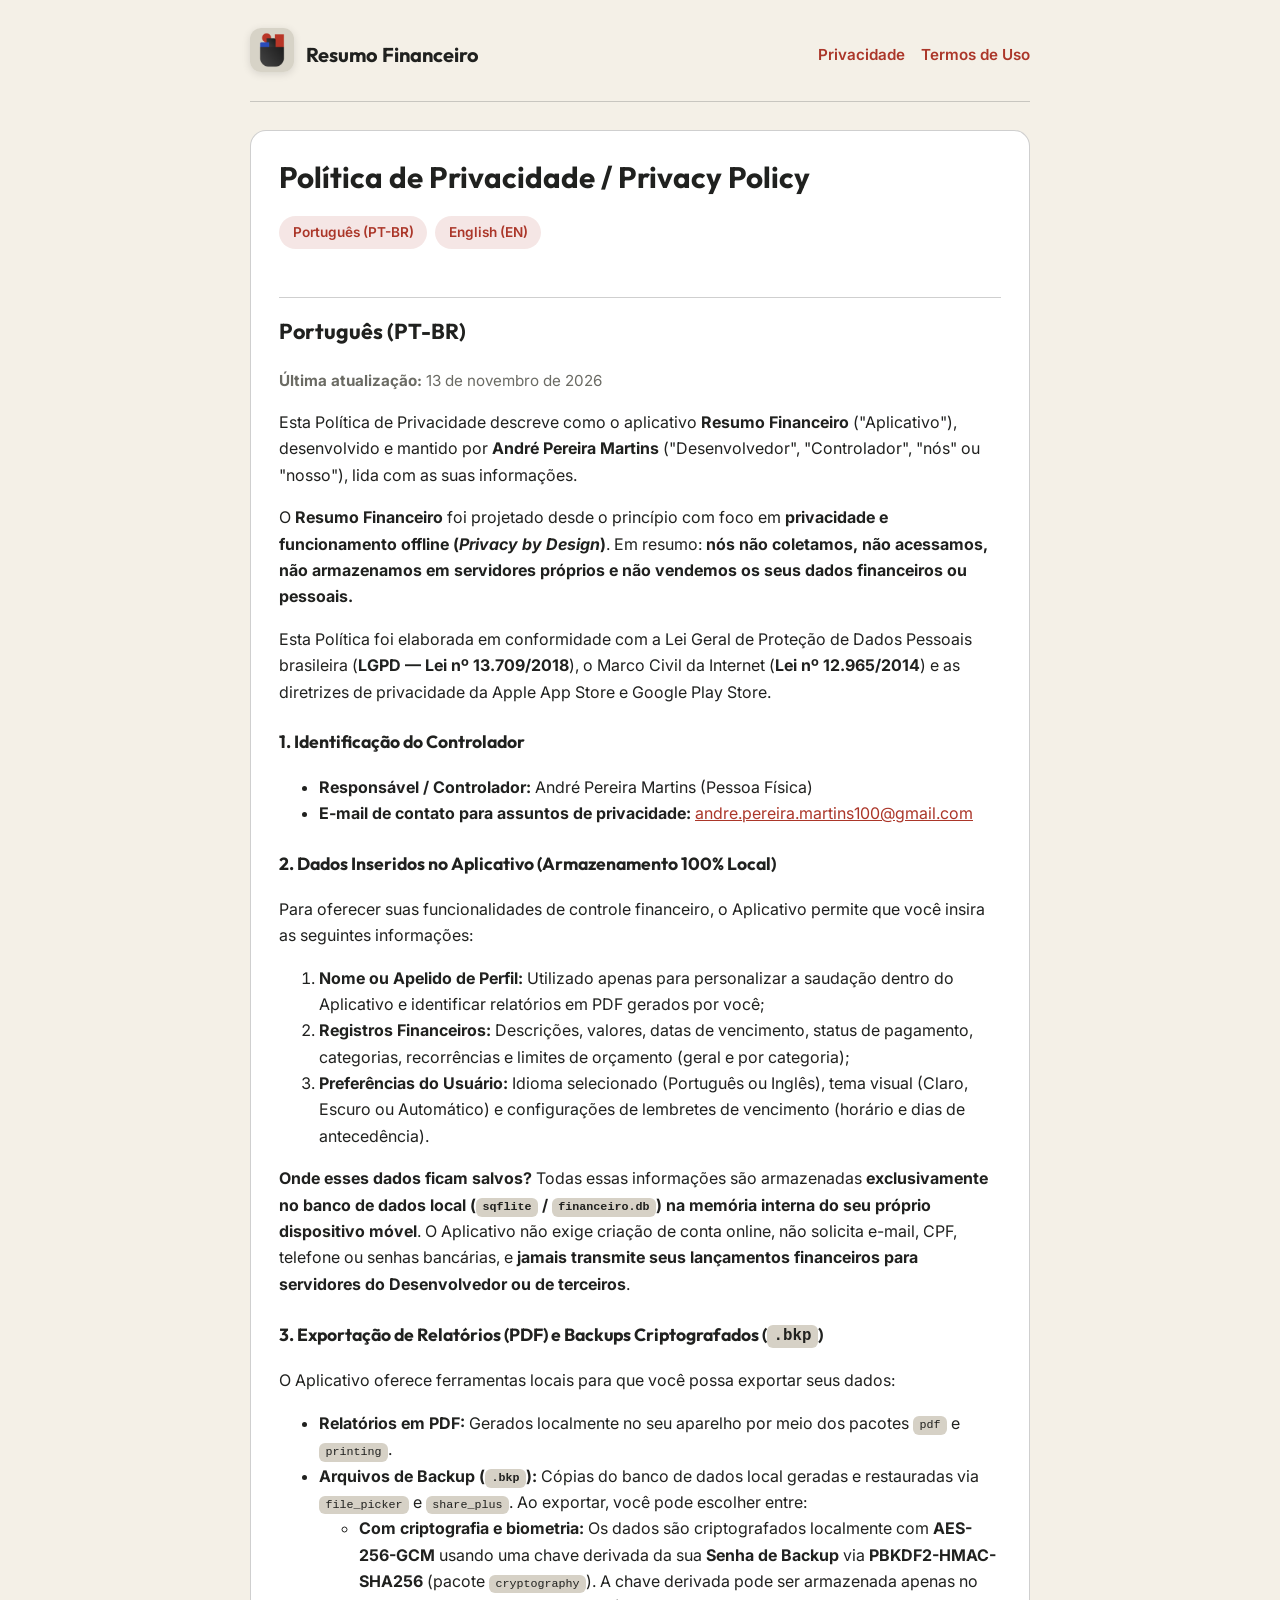
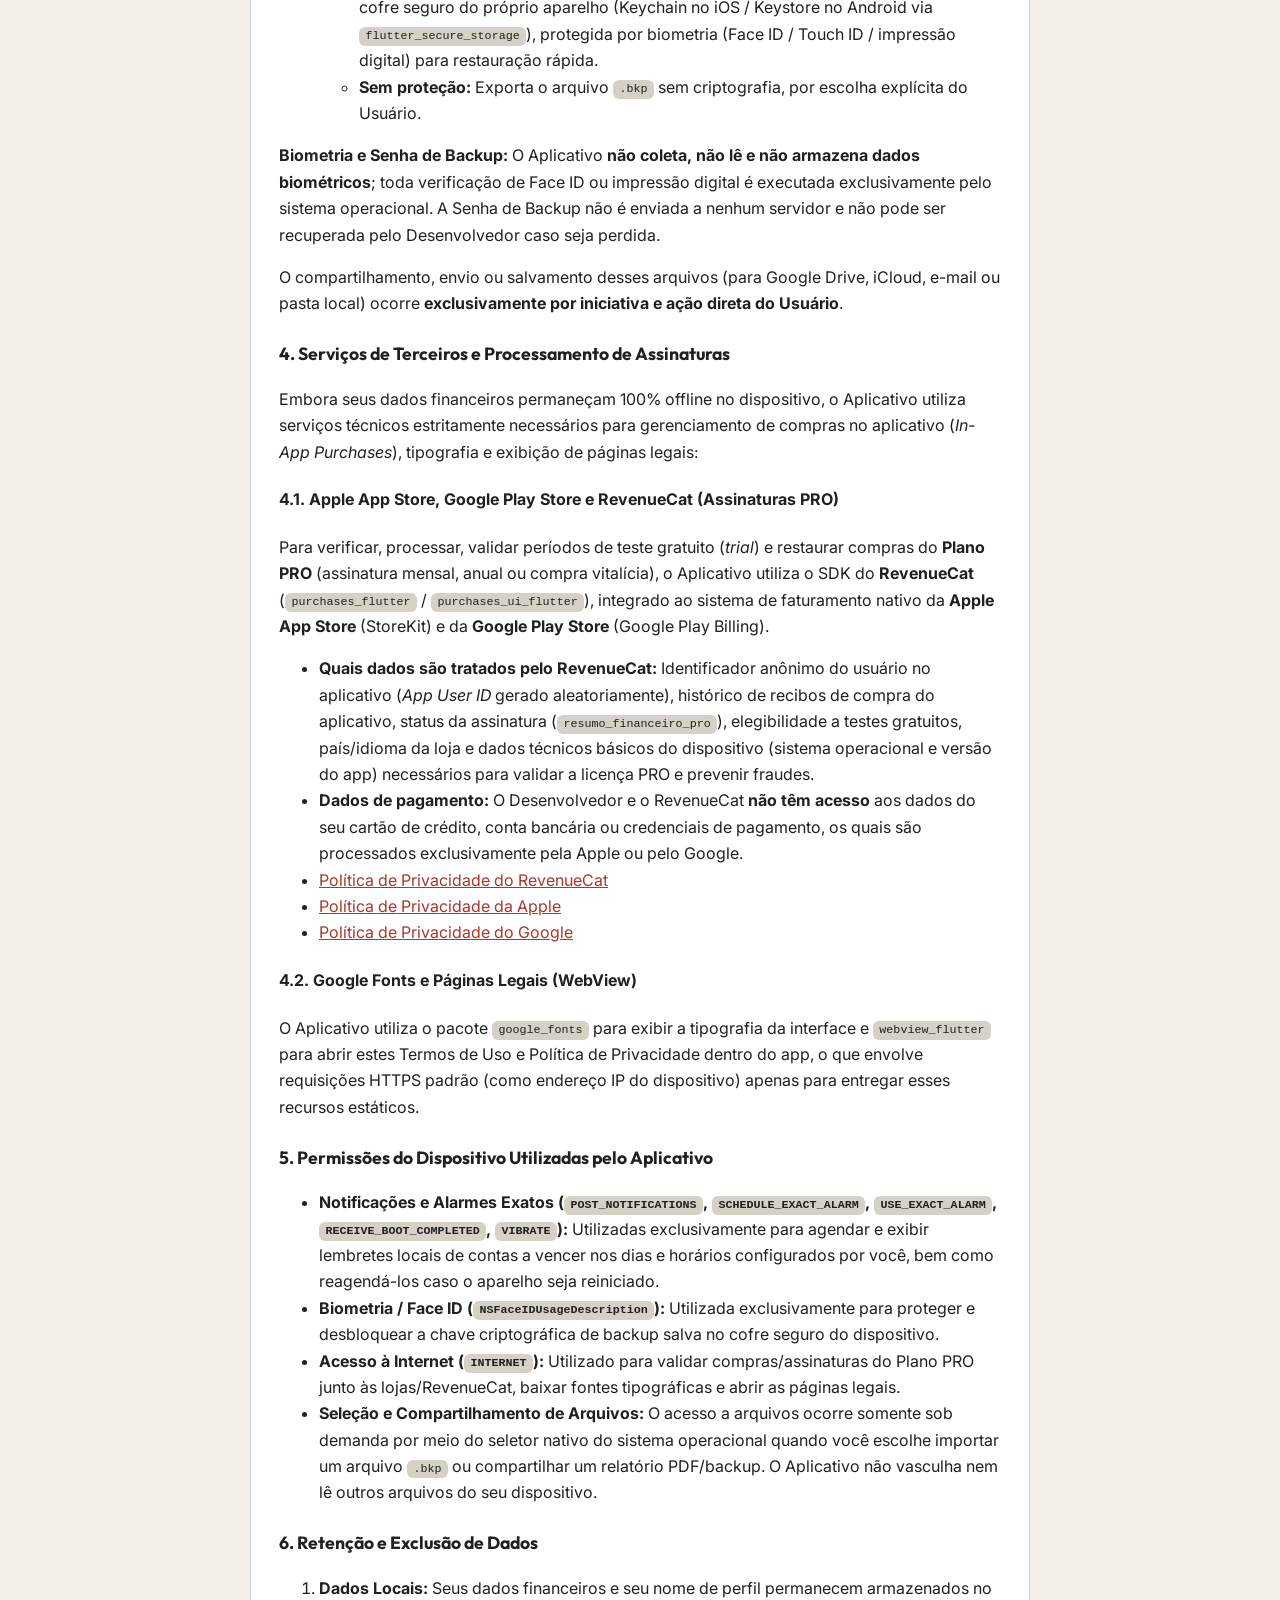
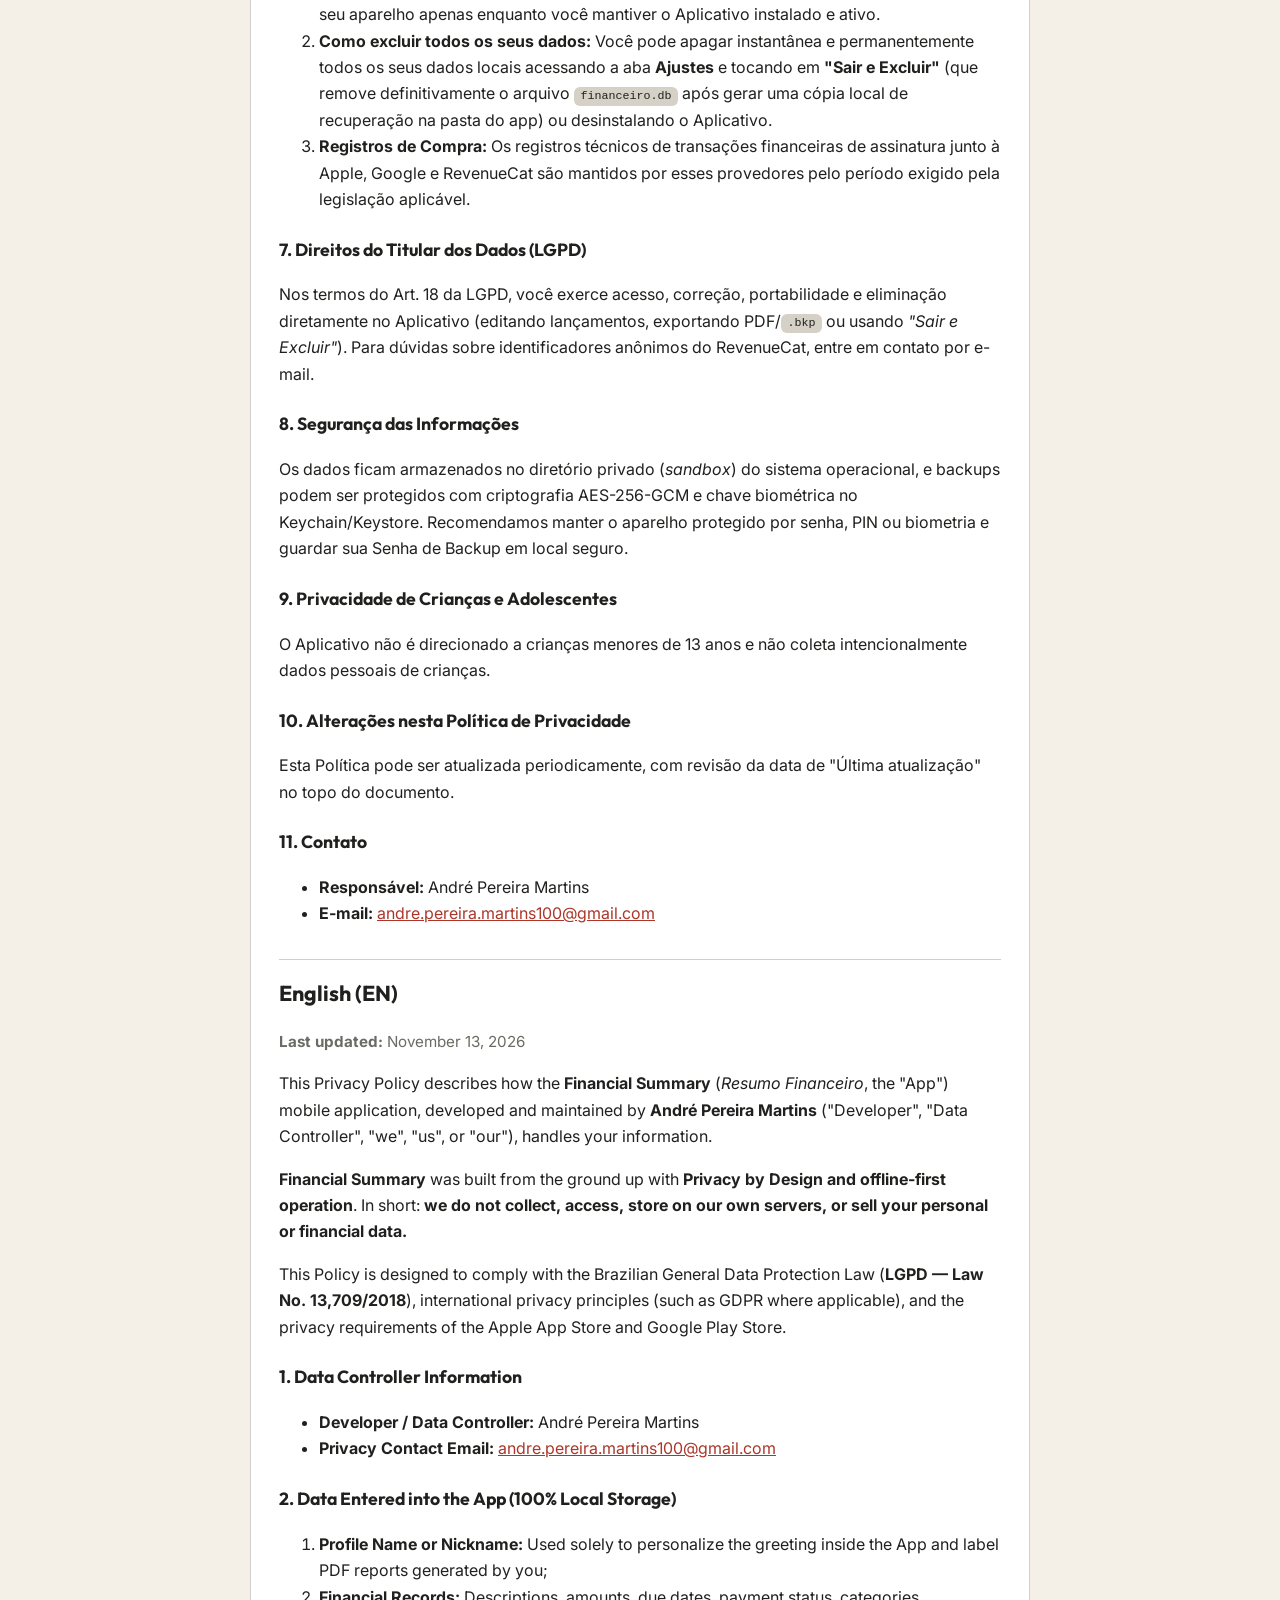
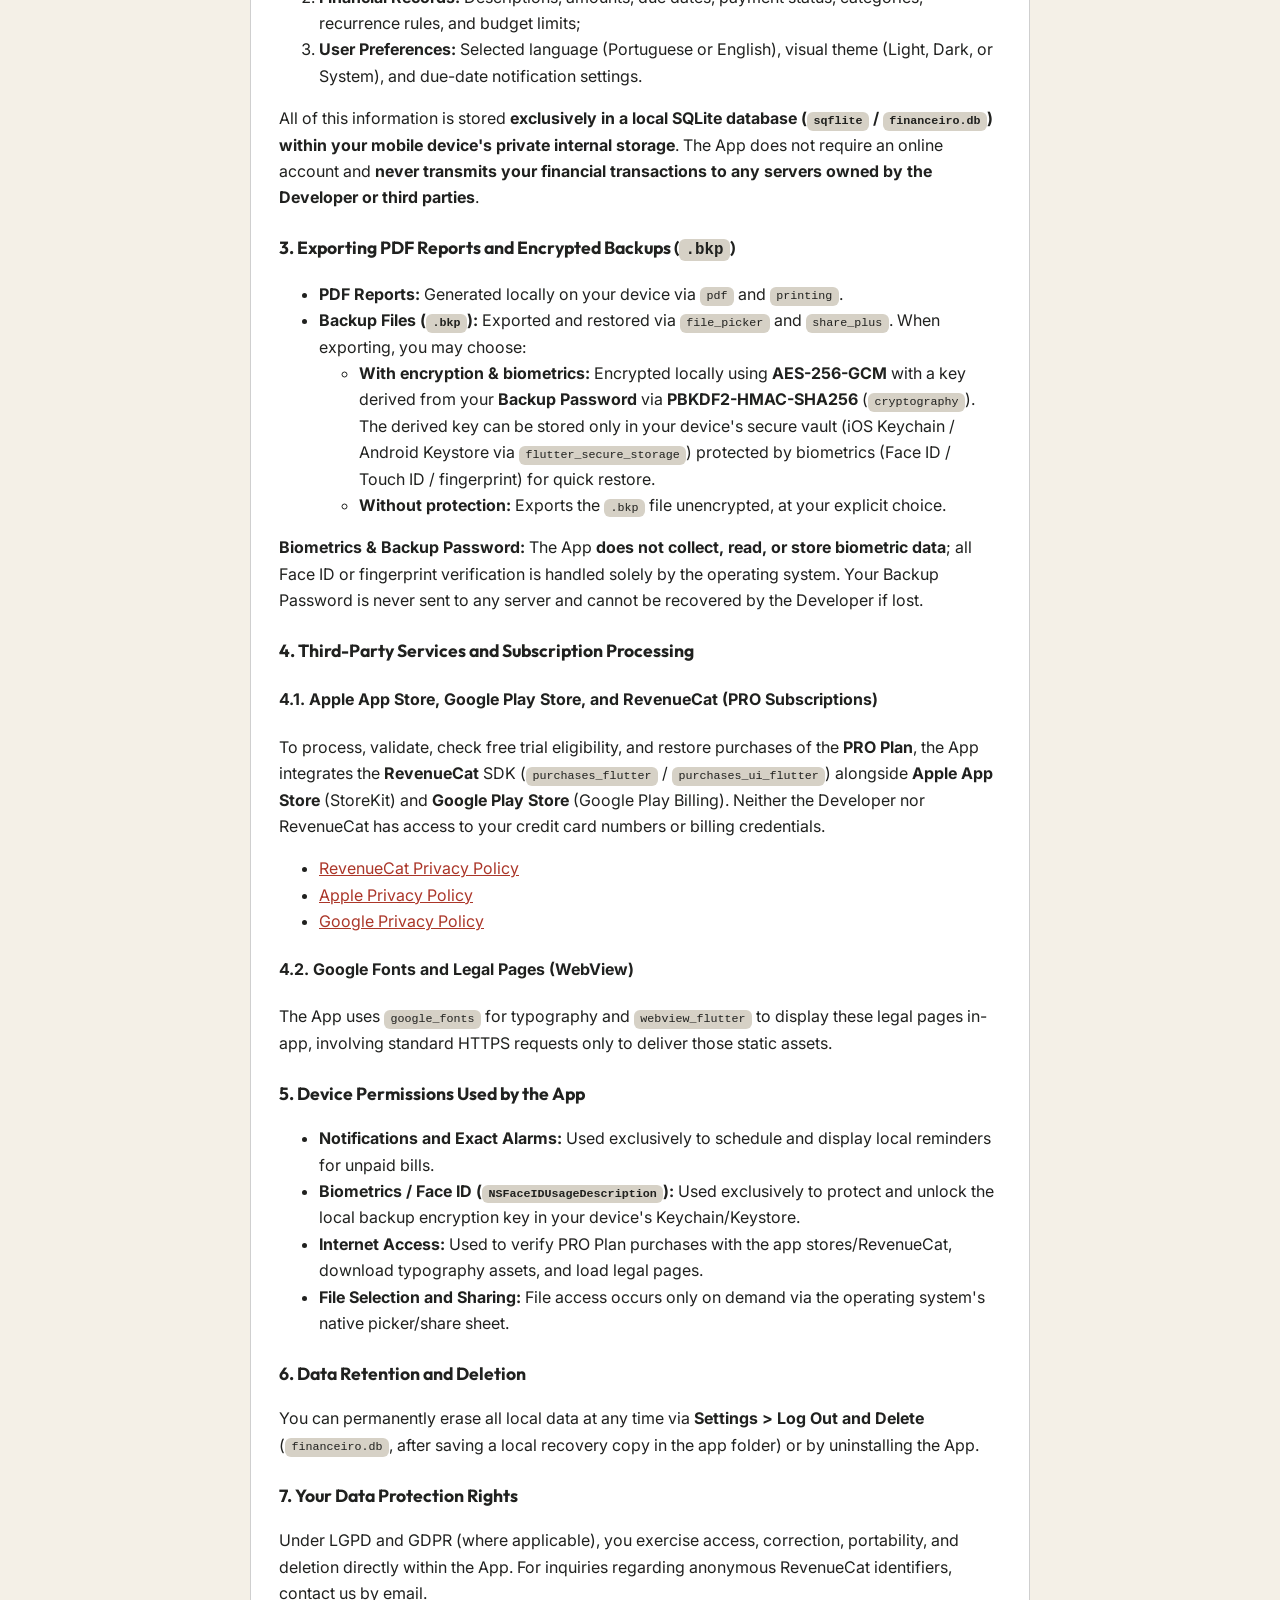
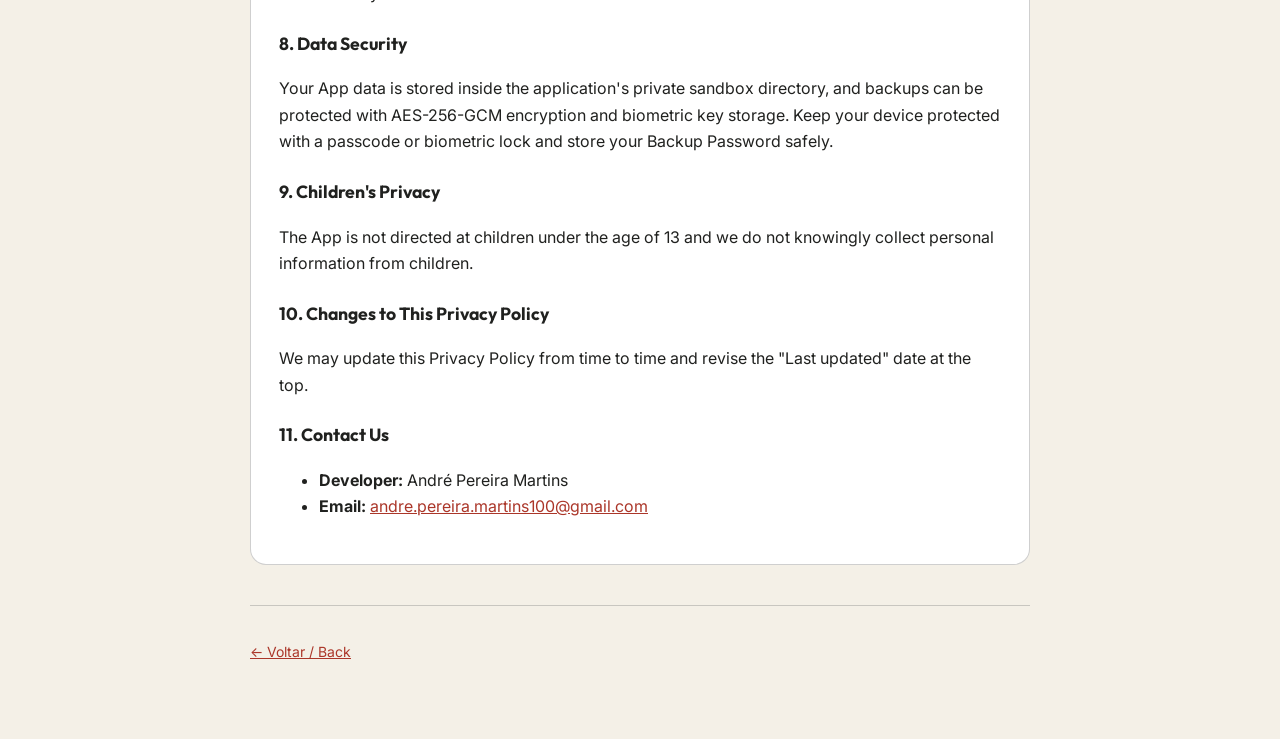
==== privacy.html @ 603696e2 "publish pages" ====
<!DOCTYPE html>
<html lang="pt-BR">
<head>
  <meta charset="UTF-8">
  <meta name="viewport" content="width=device-width, initial-scale=1.0">
  <title>Política de Privacidade — Resumo Financeiro / Privacy Policy</title>
  <link rel="stylesheet" href="styles.css">
</head>
<body>
  <div class="container">
    <header>
      <a class="brand" href="index.html">
        <picture>
          <source srcset="assets/app_icon_dark.png" media="(prefers-color-scheme: dark)">
          <img class="brand-logo" src="assets/app_icon.png" alt="Logo Resumo Financeiro">
        </picture>
        <span>Resumo Financeiro</span>
      </a>
      <nav>
        <a href="privacy.html">Privacidade</a>
        <a href="terms.html">Termos de Uso</a>
      </nav>
    </header>

    <main class="card">
      <h1>Política de Privacidade / Privacy Policy</h1>
      <div class="lang-switch">
        <a href="#pt-br">Português (PT-BR)</a>
        <a href="#en">English (EN)</a>
      </div>

      <section id="pt-br">
        <h2>Português (PT-BR)</h2>
        <p class="muted"><strong>Última atualização:</strong> 13 de novembro de 2026</p>
        <p>Esta Política de Privacidade descreve como o aplicativo <strong>Resumo Financeiro</strong> ("Aplicativo"), desenvolvido e mantido por <strong>André Pereira Martins</strong> ("Desenvolvedor", "Controlador", "nós" ou "nosso"), lida com as suas informações.</p>
        <p>O <strong>Resumo Financeiro</strong> foi projetado desde o princípio com foco em <strong>privacidade e funcionamento offline (<em>Privacy by Design</em>)</strong>. Em resumo: <strong>nós não coletamos, não acessamos, não armazenamos em servidores próprios e não vendemos os seus dados financeiros ou pessoais.</strong></p>
        <p>Esta Política foi elaborada em conformidade com a Lei Geral de Proteção de Dados Pessoais brasileira (<strong>LGPD — Lei nº 13.709/2018</strong>), o Marco Civil da Internet (<strong>Lei nº 12.965/2014</strong>) e as diretrizes de privacidade da Apple App Store e Google Play Store.</p>

        <h3>1. Identificação do Controlador</h3>
        <ul>
          <li><strong>Responsável / Controlador:</strong> André Pereira Martins (Pessoa Física)</li>
          <li><strong>E-mail de contato para assuntos de privacidade:</strong> <a href="mailto:andre.pereira.martins100@gmail.com">andre.pereira.martins100@gmail.com</a></li>
        </ul>

        <h3>2. Dados Inseridos no Aplicativo (Armazenamento 100% Local)</h3>
        <p>Para oferecer suas funcionalidades de controle financeiro, o Aplicativo permite que você insira as seguintes informações:</p>
        <ol>
          <li><strong>Nome ou Apelido de Perfil:</strong> Utilizado apenas para personalizar a saudação dentro do Aplicativo e identificar relatórios em PDF gerados por você;</li>
          <li><strong>Registros Financeiros:</strong> Descrições, valores, datas de vencimento, status de pagamento, categorias, recorrências e limites de orçamento (geral e por categoria);</li>
          <li><strong>Preferências do Usuário:</strong> Idioma selecionado (Português ou Inglês), tema visual (Claro, Escuro ou Automático) e configurações de lembretes de vencimento (horário e dias de antecedência).</li>
        </ol>
        <p><strong>Onde esses dados ficam salvos?</strong> Todas essas informações são armazenadas <strong>exclusivamente no banco de dados local (<code>sqflite</code> / <code>financeiro.db</code>) na memória interna do seu próprio dispositivo móvel</strong>. O Aplicativo não exige criação de conta online, não solicita e-mail, CPF, telefone ou senhas bancárias, e <strong>jamais transmite seus lançamentos financeiros para servidores do Desenvolvedor ou de terceiros</strong>.</p>

        <h3>3. Exportação de Relatórios (PDF) e Backups Criptografados (<code>.bkp</code>)</h3>
        <p>O Aplicativo oferece ferramentas locais para que você possa exportar seus dados:</p>
        <ul>
          <li><strong>Relatórios em PDF:</strong> Gerados localmente no seu aparelho por meio dos pacotes <code>pdf</code> e <code>printing</code>.</li>
          <li><strong>Arquivos de Backup (<code>.bkp</code>):</strong> Cópias do banco de dados local geradas e restauradas via <code>file_picker</code> e <code>share_plus</code>. Ao exportar, você pode escolher entre:
            <ul>
              <li><strong>Com criptografia e biometria:</strong> Os dados são criptografados localmente com <strong>AES-256-GCM</strong> usando uma chave derivada da sua <strong>Senha de Backup</strong> via <strong>PBKDF2-HMAC-SHA256</strong> (pacote <code>cryptography</code>). A chave derivada pode ser armazenada apenas no cofre seguro do próprio aparelho (Keychain no iOS / Keystore no Android via <code>flutter_secure_storage</code>), protegida por biometria (Face ID / Touch ID / impressão digital) para restauração rápida.</li>
              <li><strong>Sem proteção:</strong> Exporta o arquivo <code>.bkp</code> sem criptografia, por escolha explícita do Usuário.</li>
            </ul>
          </li>
        </ul>
        <p><strong>Biometria e Senha de Backup:</strong> O Aplicativo <strong>não coleta, não lê e não armazena dados biométricos</strong>; toda verificação de Face ID ou impressão digital é executada exclusivamente pelo sistema operacional. A Senha de Backup não é enviada a nenhum servidor e não pode ser recuperada pelo Desenvolvedor caso seja perdida.</p>
        <p>O compartilhamento, envio ou salvamento desses arquivos (para Google Drive, iCloud, e-mail ou pasta local) ocorre <strong>exclusivamente por iniciativa e ação direta do Usuário</strong>.</p>

        <h3>4. Serviços de Terceiros e Processamento de Assinaturas</h3>
        <p>Embora seus dados financeiros permaneçam 100% offline no dispositivo, o Aplicativo utiliza serviços técnicos estritamente necessários para gerenciamento de compras no aplicativo (<em>In-App Purchases</em>), tipografia e exibição de páginas legais:</p>
        <h4>4.1. Apple App Store, Google Play Store e RevenueCat (Assinaturas PRO)</h4>
        <p>Para verificar, processar, validar períodos de teste gratuito (<em>trial</em>) e restaurar compras do <strong>Plano PRO</strong> (assinatura mensal, anual ou compra vitalícia), o Aplicativo utiliza o SDK do <strong>RevenueCat</strong> (<code>purchases_flutter</code> / <code>purchases_ui_flutter</code>), integrado ao sistema de faturamento nativo da <strong>Apple App Store</strong> (StoreKit) e da <strong>Google Play Store</strong> (Google Play Billing).</p>
        <ul>
          <li><strong>Quais dados são tratados pelo RevenueCat:</strong> Identificador anônimo do usuário no aplicativo (<em>App User ID</em> gerado aleatoriamente), histórico de recibos de compra do aplicativo, status da assinatura (<code>resumo_financeiro_pro</code>), elegibilidade a testes gratuitos, país/idioma da loja e dados técnicos básicos do dispositivo (sistema operacional e versão do app) necessários para validar a licença PRO e prevenir fraudes.</li>
          <li><strong>Dados de pagamento:</strong> O Desenvolvedor e o RevenueCat <strong>não têm acesso</strong> aos dados do seu cartão de crédito, conta bancária ou credenciais de pagamento, os quais são processados exclusivamente pela Apple ou pelo Google.</li>
          <li><a href="https://www.revenuecat.com/privacy" target="_blank" rel="noopener">Política de Privacidade do RevenueCat</a></li>
          <li><a href="https://www.apple.com/br/legal/privacy/" target="_blank" rel="noopener">Política de Privacidade da Apple</a></li>
          <li><a href="https://policies.google.com/privacy" target="_blank" rel="noopener">Política de Privacidade do Google</a></li>
        </ul>
        <h4>4.2. Google Fonts e Páginas Legais (WebView)</h4>
        <p>O Aplicativo utiliza o pacote <code>google_fonts</code> para exibir a tipografia da interface e <code>webview_flutter</code> para abrir estes Termos de Uso e Política de Privacidade dentro do app, o que envolve requisições HTTPS padrão (como endereço IP do dispositivo) apenas para entregar esses recursos estáticos.</p>

        <h3>5. Permissões do Dispositivo Utilizadas pelo Aplicativo</h3>
        <ul>
          <li><strong>Notificações e Alarmes Exatos (<code>POST_NOTIFICATIONS</code>, <code>SCHEDULE_EXACT_ALARM</code>, <code>USE_EXACT_ALARM</code>, <code>RECEIVE_BOOT_COMPLETED</code>, <code>VIBRATE</code>):</strong> Utilizadas exclusivamente para agendar e exibir lembretes locais de contas a vencer nos dias e horários configurados por você, bem como reagendá-los caso o aparelho seja reiniciado.</li>
          <li><strong>Biometria / Face ID (<code>NSFaceIDUsageDescription</code>):</strong> Utilizada exclusivamente para proteger e desbloquear a chave criptográfica de backup salva no cofre seguro do dispositivo.</li>
          <li><strong>Acesso à Internet (<code>INTERNET</code>):</strong> Utilizado para validar compras/assinaturas do Plano PRO junto às lojas/RevenueCat, baixar fontes tipográficas e abrir as páginas legais.</li>
          <li><strong>Seleção e Compartilhamento de Arquivos:</strong> O acesso a arquivos ocorre somente sob demanda por meio do seletor nativo do sistema operacional quando você escolhe importar um arquivo <code>.bkp</code> ou compartilhar um relatório PDF/backup. O Aplicativo não vasculha nem lê outros arquivos do seu dispositivo.</li>
        </ul>

        <h3>6. Retenção e Exclusão de Dados</h3>
        <ol>
          <li><strong>Dados Locais:</strong> Seus dados financeiros e seu nome de perfil permanecem armazenados no seu aparelho apenas enquanto você mantiver o Aplicativo instalado e ativo.</li>
          <li><strong>Como excluir todos os seus dados:</strong> Você pode apagar instantânea e permanentemente todos os seus dados locais acessando a aba <strong>Ajustes</strong> e tocando em <strong>"Sair e Excluir"</strong> (que remove definitivamente o arquivo <code>financeiro.db</code> após gerar uma cópia local de recuperação na pasta do app) ou desinstalando o Aplicativo.</li>
          <li><strong>Registros de Compra:</strong> Os registros técnicos de transações financeiras de assinatura junto à Apple, Google e RevenueCat são mantidos por esses provedores pelo período exigido pela legislação aplicável.</li>
        </ol>

        <h3>7. Direitos do Titular dos Dados (LGPD)</h3>
        <p>Nos termos do Art. 18 da LGPD, você exerce acesso, correção, portabilidade e eliminação diretamente no Aplicativo (editando lançamentos, exportando PDF/<code>.bkp</code> ou usando <em>"Sair e Excluir"</em>). Para dúvidas sobre identificadores anônimos do RevenueCat, entre em contato por e-mail.</p>

        <h3>8. Segurança das Informações</h3>
        <p>Os dados ficam armazenados no diretório privado (<em>sandbox</em>) do sistema operacional, e backups podem ser protegidos com criptografia AES-256-GCM e chave biométrica no Keychain/Keystore. Recomendamos manter o aparelho protegido por senha, PIN ou biometria e guardar sua Senha de Backup em local seguro.</p>

        <h3>9. Privacidade de Crianças e Adolescentes</h3>
        <p>O Aplicativo não é direcionado a crianças menores de 13 anos e não coleta intencionalmente dados pessoais de crianças.</p>

        <h3>10. Alterações nesta Política de Privacidade</h3>
        <p>Esta Política pode ser atualizada periodicamente, com revisão da data de "Última atualização" no topo do documento.</p>

        <h3>11. Contato</h3>
        <ul>
          <li><strong>Responsável:</strong> André Pereira Martins</li>
          <li><strong>E-mail:</strong> <a href="mailto:andre.pereira.martins100@gmail.com">andre.pereira.martins100@gmail.com</a></li>
        </ul>
      </section>

      <section id="en">
        <h2>English (EN)</h2>
        <p class="muted"><strong>Last updated:</strong> November 13, 2026</p>
        <p>This Privacy Policy describes how the <strong>Financial Summary</strong> (<em>Resumo Financeiro</em>, the "App") mobile application, developed and maintained by <strong>André Pereira Martins</strong> ("Developer", "Data Controller", "we", "us", or "our"), handles your information.</p>
        <p><strong>Financial Summary</strong> was built from the ground up with <strong>Privacy by Design and offline-first operation</strong>. In short: <strong>we do not collect, access, store on our own servers, or sell your personal or financial data.</strong></p>
        <p>This Policy is designed to comply with the Brazilian General Data Protection Law (<strong>LGPD — Law No. 13,709/2018</strong>), international privacy principles (such as GDPR where applicable), and the privacy requirements of the Apple App Store and Google Play Store.</p>

        <h3>1. Data Controller Information</h3>
        <ul>
          <li><strong>Developer / Data Controller:</strong> André Pereira Martins</li>
          <li><strong>Privacy Contact Email:</strong> <a href="mailto:andre.pereira.martins100@gmail.com">andre.pereira.martins100@gmail.com</a></li>
        </ul>

        <h3>2. Data Entered into the App (100% Local Storage)</h3>
        <ol>
          <li><strong>Profile Name or Nickname:</strong> Used solely to personalize the greeting inside the App and label PDF reports generated by you;</li>
          <li><strong>Financial Records:</strong> Descriptions, amounts, due dates, payment status, categories, recurrence rules, and budget limits;</li>
          <li><strong>User Preferences:</strong> Selected language (Portuguese or English), visual theme (Light, Dark, or System), and due-date notification settings.</li>
        </ol>
        <p>All of this information is stored <strong>exclusively in a local SQLite database (<code>sqflite</code> / <code>financeiro.db</code>) within your mobile device's private internal storage</strong>. The App does not require an online account and <strong>never transmits your financial transactions to any servers owned by the Developer or third parties</strong>.</p>

        <h3>3. Exporting PDF Reports and Encrypted Backups (<code>.bkp</code>)</h3>
        <ul>
          <li><strong>PDF Reports:</strong> Generated locally on your device via <code>pdf</code> and <code>printing</code>.</li>
          <li><strong>Backup Files (<code>.bkp</code>):</strong> Exported and restored via <code>file_picker</code> and <code>share_plus</code>. When exporting, you may choose:
            <ul>
              <li><strong>With encryption &amp; biometrics:</strong> Encrypted locally using <strong>AES-256-GCM</strong> with a key derived from your <strong>Backup Password</strong> via <strong>PBKDF2-HMAC-SHA256</strong> (<code>cryptography</code>). The derived key can be stored only in your device's secure vault (iOS Keychain / Android Keystore via <code>flutter_secure_storage</code>) protected by biometrics (Face ID / Touch ID / fingerprint) for quick restore.</li>
              <li><strong>Without protection:</strong> Exports the <code>.bkp</code> file unencrypted, at your explicit choice.</li>
            </ul>
          </li>
        </ul>
        <p><strong>Biometrics &amp; Backup Password:</strong> The App <strong>does not collect, read, or store biometric data</strong>; all Face ID or fingerprint verification is handled solely by the operating system. Your Backup Password is never sent to any server and cannot be recovered by the Developer if lost.</p>

        <h3>4. Third-Party Services and Subscription Processing</h3>
        <h4>4.1. Apple App Store, Google Play Store, and RevenueCat (PRO Subscriptions)</h4>
        <p>To process, validate, check free trial eligibility, and restore purchases of the <strong>PRO Plan</strong>, the App integrates the <strong>RevenueCat</strong> SDK (<code>purchases_flutter</code> / <code>purchases_ui_flutter</code>) alongside <strong>Apple App Store</strong> (StoreKit) and <strong>Google Play Store</strong> (Google Play Billing). Neither the Developer nor RevenueCat has access to your credit card numbers or billing credentials.</p>
        <ul>
          <li><a href="https://www.revenuecat.com/privacy" target="_blank" rel="noopener">RevenueCat Privacy Policy</a></li>
          <li><a href="https://www.apple.com/legal/privacy/" target="_blank" rel="noopener">Apple Privacy Policy</a></li>
          <li><a href="https://policies.google.com/privacy" target="_blank" rel="noopener">Google Privacy Policy</a></li>
        </ul>
        <h4>4.2. Google Fonts and Legal Pages (WebView)</h4>
        <p>The App uses <code>google_fonts</code> for typography and <code>webview_flutter</code> to display these legal pages in-app, involving standard HTTPS requests only to deliver those static assets.</p>

        <h3>5. Device Permissions Used by the App</h3>
        <ul>
          <li><strong>Notifications and Exact Alarms:</strong> Used exclusively to schedule and display local reminders for unpaid bills.</li>
          <li><strong>Biometrics / Face ID (<code>NSFaceIDUsageDescription</code>):</strong> Used exclusively to protect and unlock the local backup encryption key in your device's Keychain/Keystore.</li>
          <li><strong>Internet Access:</strong> Used to verify PRO Plan purchases with the app stores/RevenueCat, download typography assets, and load legal pages.</li>
          <li><strong>File Selection and Sharing:</strong> File access occurs only on demand via the operating system's native picker/share sheet.</li>
        </ul>

        <h3>6. Data Retention and Deletion</h3>
        <p>You can permanently erase all local data at any time via <strong>Settings &gt; Log Out and Delete</strong> (<code>financeiro.db</code>, after saving a local recovery copy in the app folder) or by uninstalling the App.</p>

        <h3>7. Your Data Protection Rights</h3>
        <p>Under LGPD and GDPR (where applicable), you exercise access, correction, portability, and deletion directly within the App. For inquiries regarding anonymous RevenueCat identifiers, contact us by email.</p>

        <h3>8. Data Security</h3>
        <p>Your App data is stored inside the application's private sandbox directory, and backups can be protected with AES-256-GCM encryption and biometric key storage. Keep your device protected with a passcode or biometric lock and store your Backup Password safely.</p>

        <h3>9. Children's Privacy</h3>
        <p>The App is not directed at children under the age of 13 and we do not knowingly collect personal information from children.</p>

        <h3>10. Changes to This Privacy Policy</h3>
        <p>We may update this Privacy Policy from time to time and revise the "Last updated" date at the top.</p>

        <h3>11. Contact Us</h3>
        <ul>
          <li><strong>Developer:</strong> André Pereira Martins</li>
          <li><strong>Email:</strong> <a href="mailto:andre.pereira.martins100@gmail.com">andre.pereira.martins100@gmail.com</a></li>
        </ul>
      </section>
    </main>

    <footer>
      <p><a href="index.html">← Voltar / Back</a></p>
    </footer>
  </div>
</body>
</html>
---- styles.css ----
@import url('https://fonts.googleapis.com/css2?family=Inter:wght@400;500;600;700&family=Outfit:wght@600;700;800&display=swap');

:root {
  --bg: #F4F0E7;
  --surface: #D6D1C6;
  --surface-high: #FFFFFF;
  --text: #20211F;
  --muted: #6B6B64;
  --border: rgba(118, 117, 117, 0.35);
  --accent: #AB3629;
  --accent-soft: rgba(171, 54, 41, 0.12);
  --secondary: #294CBA;
}

@media (prefers-color-scheme: dark) {
  :root {
    --bg: #141416;
    --surface: #202124;
    --surface-high: #2C2D31;
    --text: #FFFFFF;
    --muted: #A0A2A8;
    --border: #3C3E44;
    --accent: #9A3C32;
    --accent-soft: rgba(154, 60, 50, 0.22);
    --secondary: #5C85FF;
  }
}

* {
  box-sizing: border-box;
}

body {
  margin: 0;
  font-family: 'Inter', -apple-system, BlinkMacSystemFont, "Segoe UI", Roboto, sans-serif;
  background: var(--bg);
  color: var(--text);
  line-height: 1.65;
}

.container {
  max-width: 820px;
  margin: 0 auto;
  padding: 1.75rem 1.25rem 4rem;
}

header {
  display: flex;
  flex-wrap: wrap;
  align-items: center;
  justify-content: space-between;
  gap: 1rem;
  padding-bottom: 1.25rem;
  margin-bottom: 1.75rem;
  border-bottom: 1px solid var(--border);
}

.brand {
  display: inline-flex;
  align-items: center;
  gap: 0.75rem;
  font-family: 'Outfit', sans-serif;
  font-size: 1.25rem;
  font-weight: 700;
  color: var(--text);
  text-decoration: none;
}

.brand-logo {
  width: 44px;
  height: 44px;
  border-radius: 11px;
  object-fit: cover;
  box-shadow: 0 2px 8px rgba(0, 0, 0, 0.12);
}

.hero-logo {
  width: 72px;
  height: 72px;
  border-radius: 18px;
  object-fit: cover;
  margin-bottom: 1rem;
  box-shadow: 0 4px 14px rgba(0, 0, 0, 0.14);
}

nav {
  display: flex;
  gap: 1rem;
  flex-wrap: wrap;
}

nav a {
  color: var(--accent);
  text-decoration: none;
  font-weight: 600;
  font-size: 0.95rem;
}

nav a:hover {
  text-decoration: underline;
}

.card {
  background: var(--surface-high);
  border: 1px solid var(--border);
  border-radius: 16px;
  padding: 1.75rem;
  margin-bottom: 1.5rem;
}

h1, h2, h3 {
  font-family: 'Outfit', sans-serif;
}

h1 {
  font-size: 1.85rem;
  line-height: 1.25;
  margin-top: 0;
}

h2 {
  font-size: 1.35rem;
  margin-top: 2rem;
  padding-top: 1rem;
  border-top: 1px solid var(--border);
}

h3 {
  font-size: 1.1rem;
  margin-top: 1.4rem;
}

p, li {
  color: var(--text);
}

.muted {
  color: var(--muted);
  font-size: 0.95rem;
}

.lang-switch {
  display: inline-flex;
  gap: 0.5rem;
  margin-bottom: 1rem;
}

.lang-switch a {
  display: inline-block;
  padding: 0.35rem 0.85rem;
  border-radius: 999px;
  background: var(--accent-soft);
  color: var(--accent);
  text-decoration: none;
  font-weight: 600;
  font-size: 0.85rem;
}

.btn-group {
  display: flex;
  flex-wrap: wrap;
  gap: 0.75rem;
  margin-top: 1.25rem;
}

.btn {
  display: inline-block;
  padding: 0.7rem 1.15rem;
  border-radius: 12px;
  background: var(--accent);
  color: #ffffff;
  text-decoration: none;
  font-weight: 600;
}

.btn-secondary {
  background: transparent;
  color: var(--accent);
  border: 1.5px solid var(--accent);
}

code {
  background: var(--surface);
  padding: 0.15rem 0.4rem;
  border-radius: 6px;
  font-size: 0.9em;
}

a {
  color: var(--accent);
}

footer {
  margin-top: 2.5rem;
  padding-top: 1.25rem;
  border-top: 1px solid var(--border);
  color: var(--muted);
  font-size: 0.875rem;
}
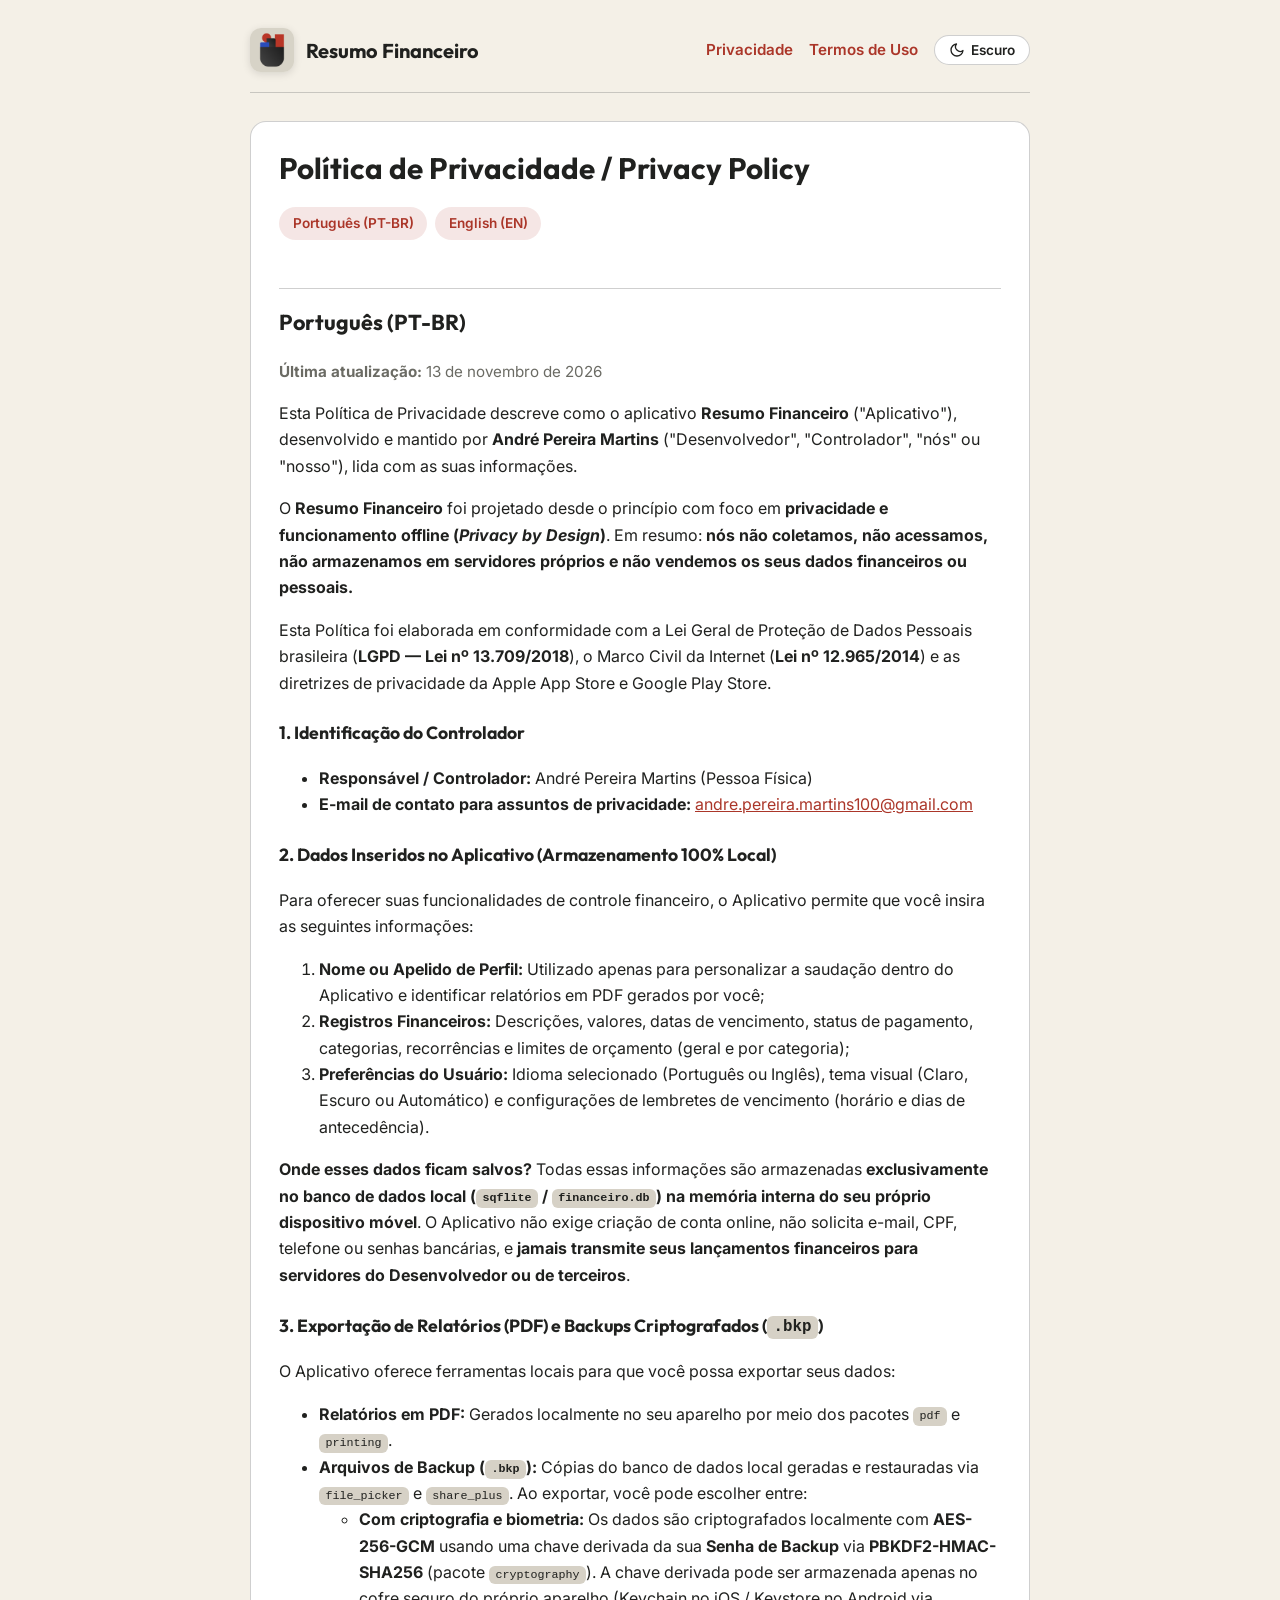
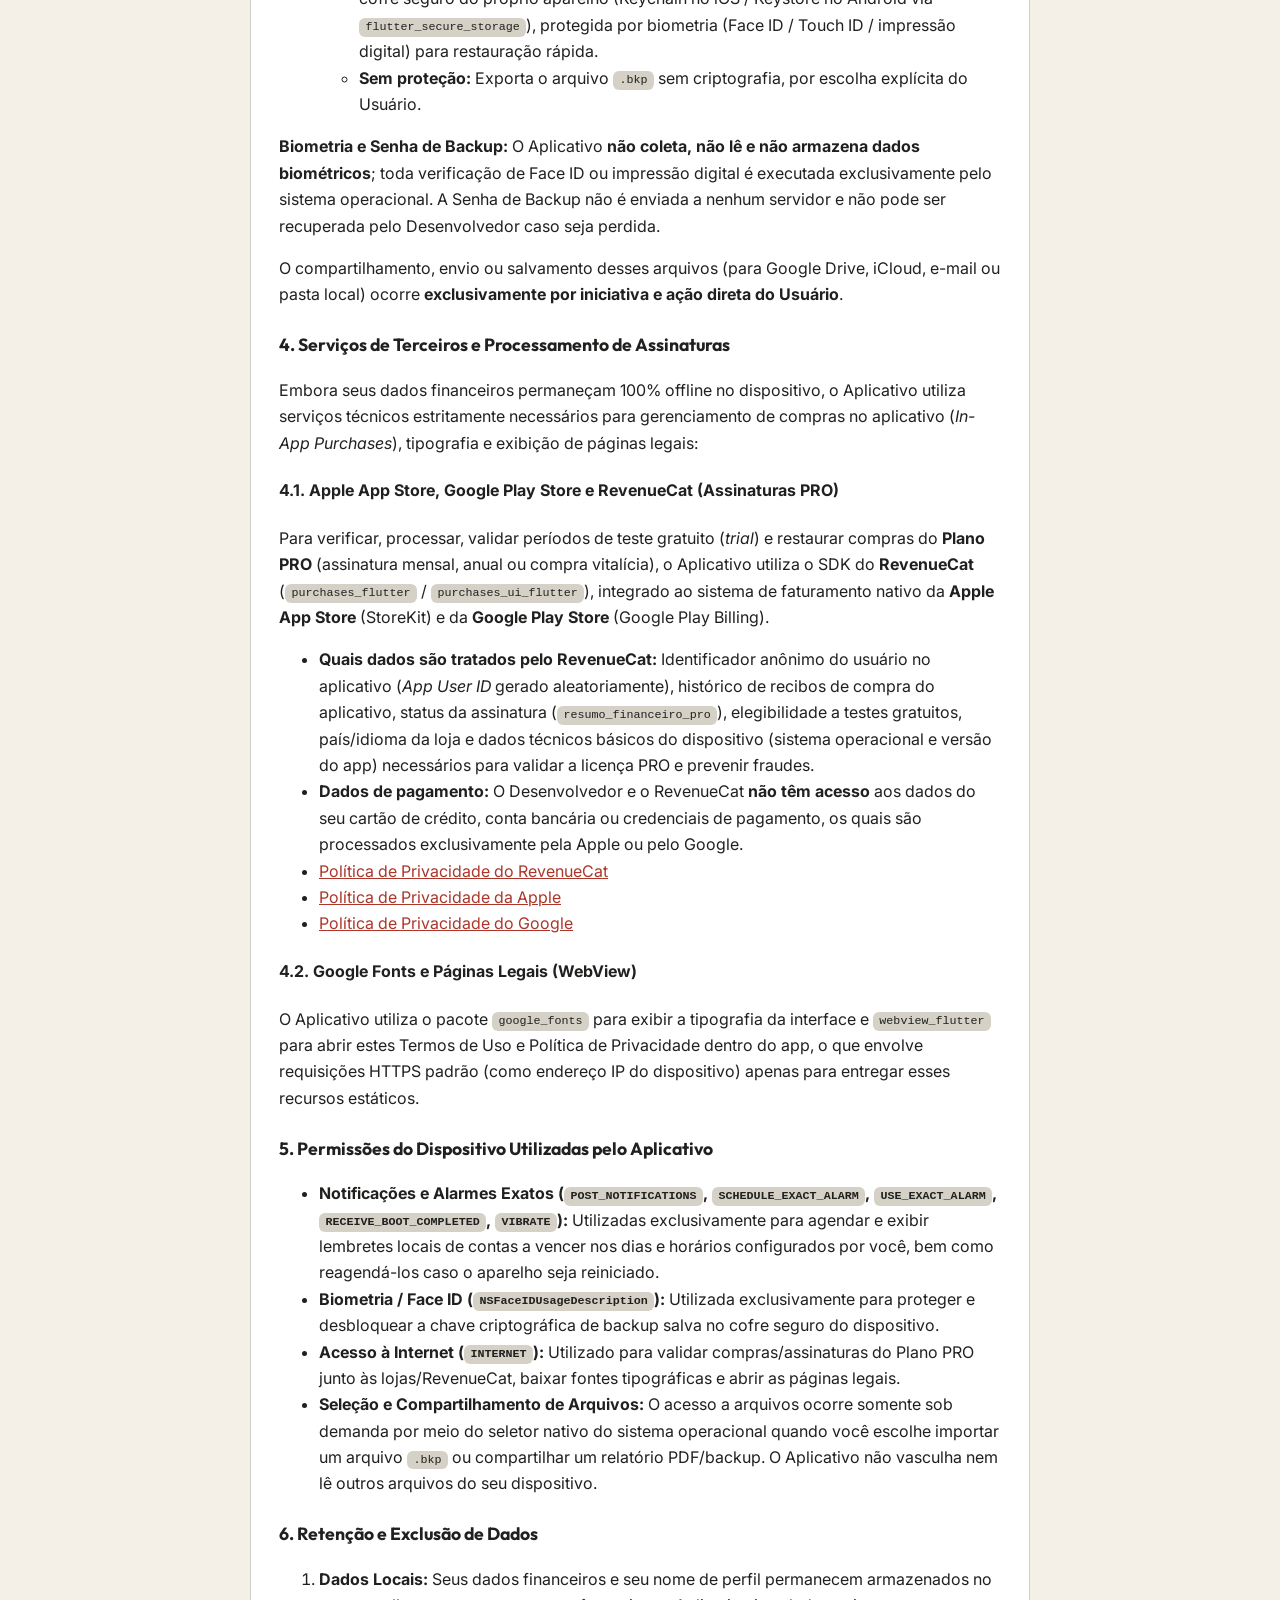
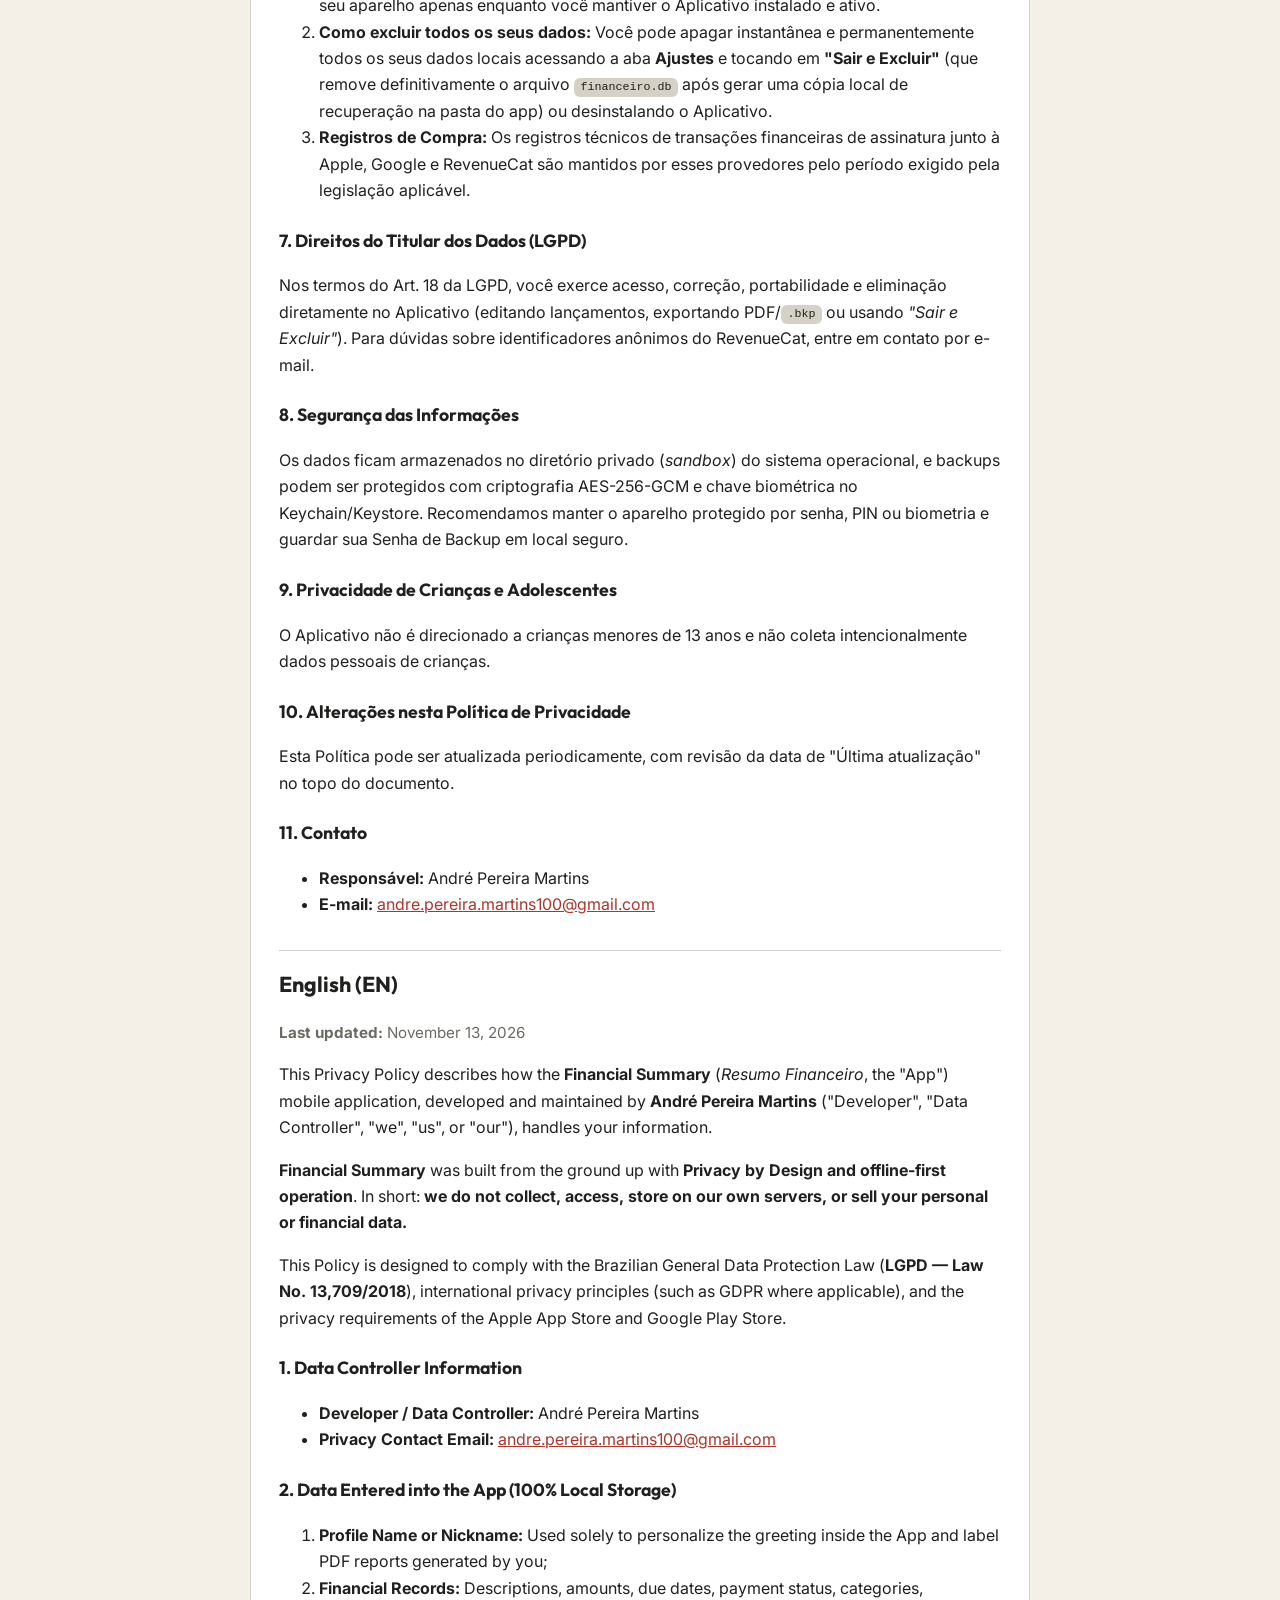
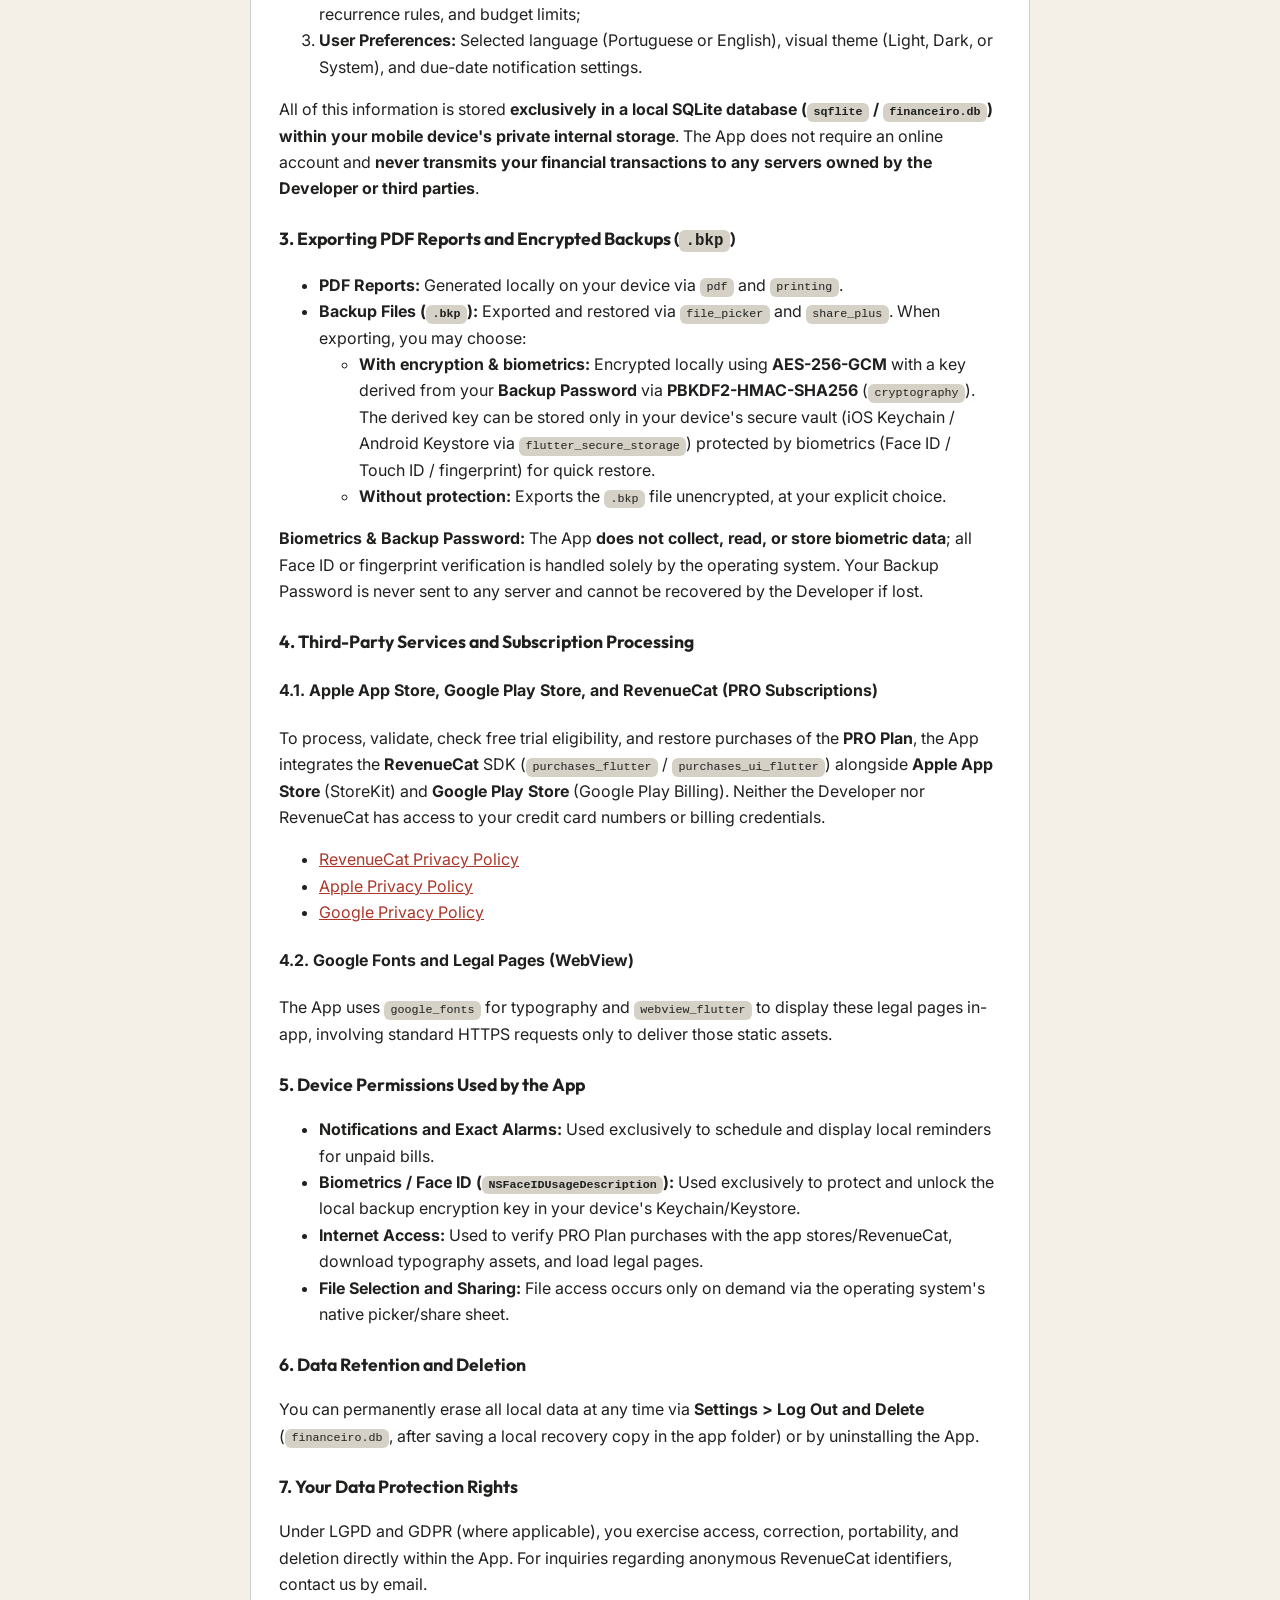
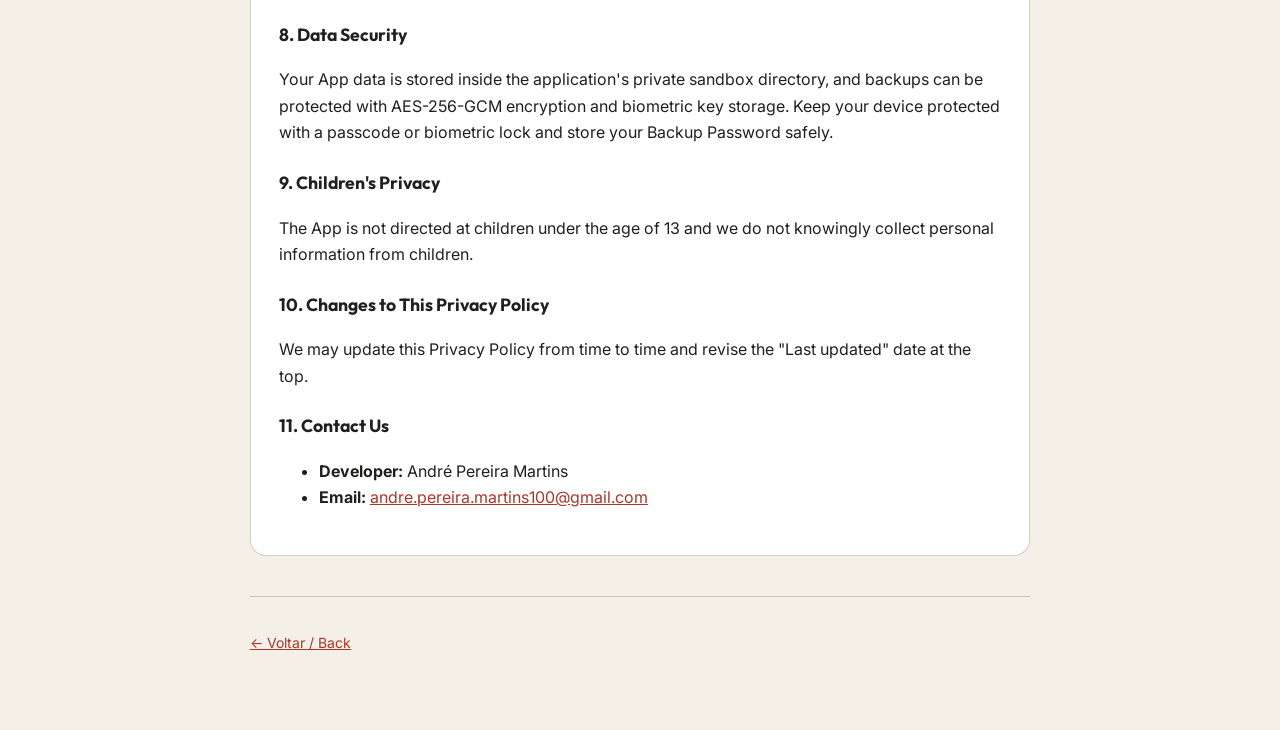
==== commit 60717ae9: "add change theme" ====
--- a/privacy.html
+++ b/privacy.html
@@ -5,21 +5,22 @@
   <meta name="viewport" content="width=device-width, initial-scale=1.0">
   <title>Política de Privacidade — Resumo Financeiro / Privacy Policy</title>
   <link rel="stylesheet" href="styles.css">
+  <script src="theme.js"></script>
 </head>
 <body>
   <div class="container">
     <header>
       <a class="brand" href="index.html">
-        <picture>
-          <source srcset="assets/app_icon_dark.png" media="(prefers-color-scheme: dark)">
-          <img class="brand-logo" src="assets/app_icon.png" alt="Logo Resumo Financeiro">
-        </picture>
+        <img class="brand-logo" src="assets/app_icon.png" data-light-src="assets/app_icon.png" data-dark-src="assets/app_icon_dark.png" alt="Logo Resumo Financeiro">
         <span>Resumo Financeiro</span>
       </a>
-      <nav>
-        <a href="privacy.html">Privacidade</a>
-        <a href="terms.html">Termos de Uso</a>
-      </nav>
+      <div class="header-actions">
+        <nav>
+          <a href="privacy.html">Privacidade</a>
+          <a href="terms.html">Termos de Uso</a>
+        </nav>
+        <button type="button" class="theme-toggle" id="theme-toggle" aria-label="Mudar para tema escuro"></button>
+      </div>
     </header>
 
     <main class="card">
--- a/styles.css
+++ b/styles.css
@@ -1,6 +1,7 @@
 @import url('https://fonts.googleapis.com/css2?family=Inter:wght@400;500;600;700&family=Outfit:wght@600;700;800&display=swap');
 
 :root {
+  color-scheme: light;
   --bg: #F4F0E7;
   --surface: #D6D1C6;
   --surface-high: #FFFFFF;
@@ -12,18 +13,17 @@
   --secondary: #294CBA;
 }
 
-@media (prefers-color-scheme: dark) {
-  :root {
-    --bg: #141416;
-    --surface: #202124;
-    --surface-high: #2C2D31;
-    --text: #FFFFFF;
-    --muted: #A0A2A8;
-    --border: #3C3E44;
-    --accent: #9A3C32;
-    --accent-soft: rgba(154, 60, 50, 0.22);
-    --secondary: #5C85FF;
-  }
+:root[data-theme="dark"] {
+  color-scheme: dark;
+  --bg: #141416;
+  --surface: #202124;
+  --surface-high: #2C2D31;
+  --text: #FFFFFF;
+  --muted: #A0A2A8;
+  --border: #3C3E44;
+  --accent: #9A3C32;
+  --accent-soft: rgba(154, 60, 50, 0.22);
+  --secondary: #5C85FF;
 }
 
 * {
@@ -83,6 +83,39 @@
   box-shadow: 0 4px 14px rgba(0, 0, 0, 0.14);
 }
 
+.header-actions {
+  display: flex;
+  align-items: center;
+  gap: 1rem;
+  flex-wrap: wrap;
+}
+
+.theme-toggle {
+  display: inline-flex;
+  align-items: center;
+  gap: 0.4rem;
+  padding: 0.4rem 0.85rem;
+  border-radius: 999px;
+  border: 1px solid var(--border);
+  background: var(--surface-high);
+  color: var(--text);
+  font-family: inherit;
+  font-size: 0.85rem;
+  font-weight: 600;
+  cursor: pointer;
+  transition: background-color 0.2s ease, border-color 0.2s ease;
+}
+
+.theme-toggle:hover {
+  background: var(--surface);
+}
+
+.theme-toggle svg {
+  width: 16px;
+  height: 16px;
+  flex-shrink: 0;
+}
+
 nav {
   display: flex;
   gap: 1rem;
